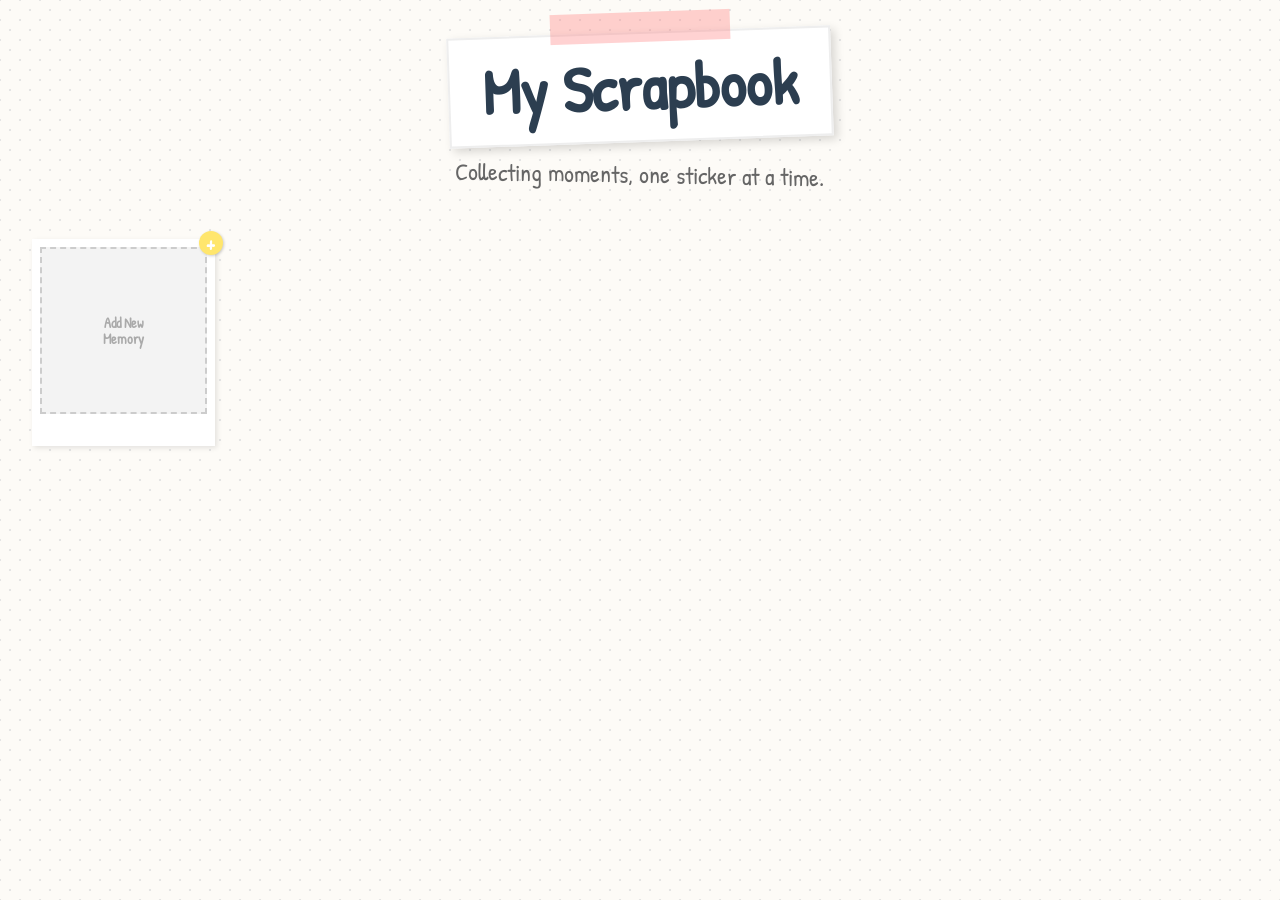
==== index.html @ 3c280b20 "Added hover" ====
<!DOCTYPE html>
<html lang="en">

<head>
    <meta charset="UTF-8">
    <meta name="viewport" content="width=device-width, initial-scale=1.0">
    <title>My Scrapbook</title>
    <link rel="stylesheet" href="style.css">
    <link href="https://fonts.googleapis.com/css2?family=Patrick+Hand&display=swap" rel="stylesheet">
    <!-- Lucide Icons -->
    <script src="https://unpkg.com/lucide@latest"></script>
    <!-- Supabase JS -->
    <script src="https://cdn.jsdelivr.net/npm/@supabase/supabase-js@2"></script>
</head>

<body>
    <div class="container">
        <header>
            <h1 class="title">My Scrapbook</h1>
            <div class="tape-decor"></div>
            <p class="subtitle">Collecting moments, one sticker at a time.</p>
        </header>

        <main id="memory-grid">
            <!-- Add Button Card -->
            <div id="add-card" class="polaroid add-card">
                <div class="photo-frame dashed">
                    <i data-lucide="camera" class="camera-icon"></i>
                    <span class="add-text">Add New<br>Memory</span>
                </div>
                <div class="pin"></div>
            </div>

            <!-- Memories will be injected here -->
        </main>

        <!-- Image Modal for Large View -->
        <div id="image-modal" class="modal hidden">
            <div class="image-modal-content">
                <button id="close-image-modal" class="close-btn"><i data-lucide="x"></i></button>
                <img id="modal-image" src="" alt="Large view">
            </div>
        </div>

        <!-- Memory Form Modal -->
        <div id="modal" class="modal hidden">
            <div class="modal-content sticker">
                <button id="close-modal" class="close-btn"><i data-lucide="x"></i></button>
                <h2>New Memory</h2>
                <div class="tape-top"></div>

                <form id="memory-form">
                    <div class="form-group">
                        <label><i data-lucide="type"></i> Caption</label>
                        <textarea id="caption" placeholder="Write something memorable..." required></textarea>
                    </div>

                    <div class="form-group">
                        <label><i data-lucide="calendar"></i> Date (Optional)</label>
                        <input type="date" id="memory-date">
                    </div>

                    <div class="form-group">
                        <label><i data-lucide="image"></i> Image</label>
                        <div class="tab-group">
                            <button type="button" class="tab active" data-mode="upload">Upload File</button>
                            <button type="button" class="tab" data-mode="url">Image URL</button>
                        </div>

                        <div id="upload-input-container" class="input-container">
                            <div class="file-drop-area" id="file-drop-area">
                                <i data-lucide="upload"></i>
                                <span id="file-label">Click to Upload Photo</span>
                                <input type="file" id="file-input" accept="image/*" hidden>
                            </div>
                        </div>

                        <div id="url-input-container" class="input-container hidden">
                            <input type="text" id="url-input" placeholder="https://example.com/photo.jpg">
                        </div>
                    </div>

                    <button type="submit" class="submit-btn">Stick it!</button>
                </form>
            </div>
        </div>

        <!-- Notepad Sidebar -->
        <div id="notepad-sidebar" class="notepad-sidebar hidden">
            <div class="notepad-sidebar-header">
                <h2>Notes</h2>
                <button id="close-notepad" class="close-btn"><i data-lucide="x"></i></button>
            </div>
            <textarea id="notepad-text" placeholder="Your notes will appear here..." readonly></textarea>
            <div class="notepad-input-area">
                <input type="text" id="new-note-input" placeholder="Add a new entry...">
                <button id="save-notes-btn" class="save-notes-btn">Add</button>
            </div>
        </div>

        <!-- Notepad Icon (Fixed at bottom-right) -->
        <div id="notepad-icon" class="notepad-icon">
            <i data-lucide="pencil"></i>
        </div>
    </div>
    <script src="script.js?v=2"></script>
</body>

</html>
---- style.css ----
@import url('https://fonts.googleapis.com/css2?family=Patrick+Hand&display=swap');

:root {
    --paper-bg: #fdfbf7;
    --ink-color: #2d2d2d;
    --tape-red: #ff6b6b;
    --tape-teal: #4ecdc4;
    --tape-yellow: #ffe66d;
    --brown-text: #5d4037;
    --font-hand: 'Patrick Hand', cursive;
    --shadow-sm: 2px 2px 5px rgba(0, 0, 0, 0.1);
    --shadow-md: 4px 4px 10px rgba(0, 0, 0, 0.15);
}

* {
    box-sizing: border-box;
    margin: 0;
    padding: 0;
}

body {
    font-family: var(--font-hand);
    background-color: var(--paper-bg);
    background-image:
        radial-gradient(#e5e5e5 1px, transparent 1px),
        radial-gradient(#e5e5e5 1px, transparent 1px);
    background-size: 20px 20px;
    background-position: 0 0, 10px 10px;
    color: var(--ink-color);
    line-height: 1.4;
    min-height: 100vh;
    padding: 2rem;
}

/* Typography */
.title {
    font-size: 4rem;
    transform: rotate(-2deg);
    background: white;
    padding: 0.5rem 2rem;
    border: 2px solid #eee;
    box-shadow: var(--shadow-md);
    display: inline-block;
    color: #2c3e50;
    transition: transform 0.3s;
}

.title:hover {
    transform: scale(1.05) rotate(-2deg);
}

.subtitle {
    font-size: 1.5rem;
    color: #666;
    margin-top: 1rem;
    transform: rotate(1deg);
}

header {
    text-align: center;
    margin-bottom: 3rem;
    position: relative;
}

.tape-decor {
    position: absolute;
    top: -20px;
    left: 50%;
    transform: translateX(-50%) rotate(-2deg);
    width: 180px;
    height: 30px;
    background: rgba(255, 107, 107, 0.3);
    filter: blur(0.5px);
}

/* Grid Layout - 6 Columns Logic */
.container {
    max-width: 1400px;
    /* Wider container for 6 items */
    margin: 0 auto;
}

#memory-grid {
    display: grid;
    grid-template-columns: repeat(2, 1fr);
    /* Mobile: 2 cols */
    gap: 1.5rem;
    padding-bottom: 5rem;
}

@media (min-width: 768px) {
    #memory-grid {
        grid-template-columns: repeat(4, 1fr);
        /* Tablet: 4 cols */
    }
}

@media (min-width: 1200px) {
    #memory-grid {
        grid-template-columns: repeat(6, 1fr);
        /* Desktop: 6 cols */
    }
}

/* Polaroid / Sticker Styles */
.polaroid {
    background: white;
    padding: 0.5rem 0.5rem 1.5rem 0.5rem;
    /* Reduced padding */
    box-shadow: var(--shadow-sm);
    display: flex;
    flex-direction: column;
    transition: transform 0.3s, z-index 0s;
    cursor: default;
    position: relative;
    height: fit-content;
}

.polaroid:hover {
    transform: scale(1.05) !important;
    /* Override random rotation on hover */
    z-index: 10;
    box-shadow: var(--shadow-md);
}

.photo-frame {
    background: #f3f3f3;
    width: 100%;
    aspect-ratio: 1/1;
    overflow: hidden;
    border: 1px solid #ddd;
    margin-bottom: 0.5rem;
}

.photo-frame img {
    width: 100%;
    height: 100%;
    object-fit: cover;
    transition: transform 0.3s ease;
    cursor: pointer;
}

.photo-frame img:hover {
    transform: scale(1.15);
}

.photo-frame.dashed {
    border: 2px dashed #ccc;
    display: flex;
    flex-direction: column;
    align-items: center;
    justify-content: center;
    color: #aaa;
    cursor: pointer;
    transition: color 0.3s, border-color 0.3s;
}

.add-card:hover .photo-frame.dashed {
    border-color: var(--tape-teal);
    color: var(--tape-teal);
}

.caption {
    font-family: var(--font-hand);
    font-size: 0.9rem;
    /* Smaller font */
    text-align: center;
    word-wrap: break-word;
    line-height: 1.2;
}

.memory-content {
    display: flex;
    flex-direction: column;
}

.memory-date {
    font-family: var(--font-hand);
    font-size: 0.75rem;
    text-align: center;
    color: #999;
    font-style: italic;
    margin-bottom: 0.1rem;
}

.add-text {
    font-family: var(--font-hand);
    font-weight: bold;
    font-size: 0.9rem;
    text-align: center;
    line-height: 1.1;
}

/* Pin / Delete Button */
.delete-btn {
    position: absolute;
    top: -8px;
    right: -8px;
    background: #ff5252;
    color: white;
    border: none;
    border-radius: 50%;
    width: 20px;
    height: 20px;
    display: flex;
    align-items: center;
    justify-content: center;
    opacity: 0;
    transition: opacity 0.2s;
    cursor: pointer;
}

.polaroid:hover .delete-btn {
    opacity: 1;
}

/* Add Card Pin Decor */
.pin {
    position: absolute;
    top: -8px;
    right: -8px;
    width: 24px;
    height: 24px;
    background: var(--tape-yellow);
    border-radius: 50%;
    box-shadow: 1px 1px 3px rgba(0, 0, 0, 0.2);
    display: flex;
    align-items: center;
    justify-content: center;
    font-size: 1.2rem;
    color: white;
    font-weight: bold;
}

.pin::after {
    content: '+';
}

/* Modal Styling */
.hidden {
    display: none !important;
}

.modal {
    position: fixed;
    inset: 0;
    background: rgba(0, 0, 0, 0.5);
    z-index: 100;
    display: flex;
    align-items: center;
    justify-content: center;
    padding: 1rem;
}

.modal-content.sticker {
    background: #fff9c4;
    /* Sticky note yellow */
    width: 100%;
    max-width: 400px;
    padding: 1.5rem;
    box-shadow: var(--shadow-md);
    position: relative;
    transform: rotate(1deg);
    border-radius: 2px;
}

.tape-top {
    position: absolute;
    top: -12px;
    left: 50%;
    transform: translateX(-50%) rotate(1deg);
    width: 120px;
    height: 24px;
    background: rgba(78, 205, 196, 0.8);
    /* Teal tape */
}

.modal h2 {
    text-align: center;
    color: var(--brown-text);
    border-bottom: 2px solid #e6e0a8;
    padding-bottom: 0.5rem;
    margin-bottom: 1rem;
}

.form-group {
    margin-bottom: 1rem;
}

.form-group label {
    display: flex;
    align-items: center;
    gap: 0.5rem;
    font-weight: bold;
    color: var(--brown-text);
    margin-bottom: 0.25rem;
}

textarea,
input[type="text"] {
    width: 100%;
    font-family: var(--font-hand);
    padding: 0.5rem;
    border: 1px solid #ccccccde;
    border-radius: 4px;
    background: rgba(255, 255, 255, 0.7);
}

textarea {
    height: 80px;
    resize: none;
}

.tab-group {
    display: flex;
    gap: 0.5rem;
    margin-bottom: 0.5rem;
}

.tab {
    flex: 1;
    padding: 0.25rem;
    font-family: var(--font-hand);
    font-weight: bold;
    cursor: pointer;
    background: #eee;
    border: none;
    border-radius: 4px;
}

.tab.active {
    background: var(--brown-text);
    color: white;
}

.file-drop-area {
    border: 2px dashed #999;
    background: rgba(255, 255, 255, 0.4);
    padding: 1rem;
    text-align: center;
    cursor: pointer;
    display: flex;
    flex-direction: column;
    align-items: center;
    gap: 0.5rem;
    color: #666;
    border-radius: 4px;
}

.file-drop-area:hover {
    background: rgba(255, 255, 255, 0.8);
    border-color: var(--brown-text);
}

.submit-btn {
    width: 100%;
    background: var(--tape-red);
    color: white;
    font-family: var(--font-hand);
    font-weight: bold;
    font-size: 1.2rem;
    padding: 0.5rem;
    border: none;
    box-shadow: var(--shadow-sm);
    cursor: pointer;
    transition: transform 0.2s;
}

.submit-btn:hover {
    transform: translateY(-2px);
    background: #ff5252;
}

.save-notes-btn {
    background: var(--tape-teal);
    color: white;
    font-family: var(--font-hand);
    font-weight: bold;
    font-size: 1.2rem;
    padding: 0.5rem;
    border: none;
    box-shadow: var(--shadow-sm);
    cursor: pointer;
    transition: transform 0.2s;
}

.save-notes-btn:hover {
    transform: translateY(-2px);
    background: #36b5ad;
}

.close-btn {
    position: absolute;
    top: 0.5rem;
    right: 0.5rem;
    background: none;
    border: none;
    cursor: pointer;
    color: #666;
}

/* Image Modal Styles */
.image-modal-content {
    background: rgba(50, 50, 50, 0.9);
    padding: 2rem;
    border-radius: 8px;
    max-width: 90vw;
    max-height: 90vh;
    display: flex;
    align-items: center;
    justify-content: center;
    position: relative;
}

.image-modal-content img {
    max-width: 90%;
    max-height: 80vh;
    object-fit: contain;
    border-radius: 8px;
}

.image-modal-content .close-btn {
    position: absolute;
    top: 1rem;
    right: 1rem;
    color: white;
    z-index: 101;
}

/* Notepad Sidebar Styles */
.notepad-sidebar {
    position: fixed;
    right: 0;
    top: 0;
    width: 300px;
    height: 100vh;
    background: #fff34fa9;
    box-shadow: -2px 0 10px rgba(0, 0, 0, 0.15);
    z-index: 99;
    display: flex;
    flex-direction: column;
    transition: transform 0.3s ease;
}

.notepad-sidebar.hidden {
    transform: translateX(100%);
}

.notepad-sidebar-header {
    display: flex;
    justify-content: space-between;
    align-items: center;
    padding: 1rem;
    border-bottom: 2px solid #e6e0a8;
}

.notepad-sidebar-header h2 {
    color: var(--brown-text);
    margin: 0;
}

.notepad-sidebar-header .close-btn {
    position: static;
    background: none;
    border: none;
    cursor: pointer;
    color: #666;
    padding: 0;
}

.notepad-sidebar textarea {
    flex: 1;
    margin: 1rem;
    font-family: var(--font-hand);
    padding: 0.5rem;
    border: 1px solid #ccc;
    border-radius: 4px;
    background: rgba(255, 255, 255, 0.9);
    resize: none;
}

.notepad-sidebar .notepad-input-area {
    display: flex;
    gap: 0.5rem;
    padding: 0 1rem 1rem 1rem;
}

.notepad-sidebar .notepad-input-area input {
    flex: 1;
    font-family: var(--font-hand);
    padding: 0.5rem;
    border: 1px solid #ccc;
    border-radius: 4px;
    background: rgba(255, 255, 255, 0.9);
}

.notepad-sidebar .notepad-input-area .save-notes-btn {
    width: auto;
    flex: 0.2;
    font-size: 0.9rem;
    padding: 0.2rem;
}

/* Notepad Icon - Fixed at Bottom Right */
.notepad-icon {
    position: fixed;
    bottom: 0.5rem;
    right: 0.5rem;
    width: 15px;
    height: 10px;
    background: var(--paper-bg);
    border-radius: 50%;
    display: flex;
    align-items: center;
    justify-content: center;
    cursor: pointer;
    box-shadow: 0 2px 8px rgba(254, 253, 253, 0);
    transition: transform 0.3s, box-shadow 0.3s;
    z-index: 50;
    /* border: 2px solid #ddd; */
}

.notepad-icon:hover {
    transform: scale(1.1);
    box-shadow: 0 4px 12px rgba(0, 0, 0, 0.15);
}

.notepad-icon i {
    color: #666;
    font-size: 1.2rem;
}
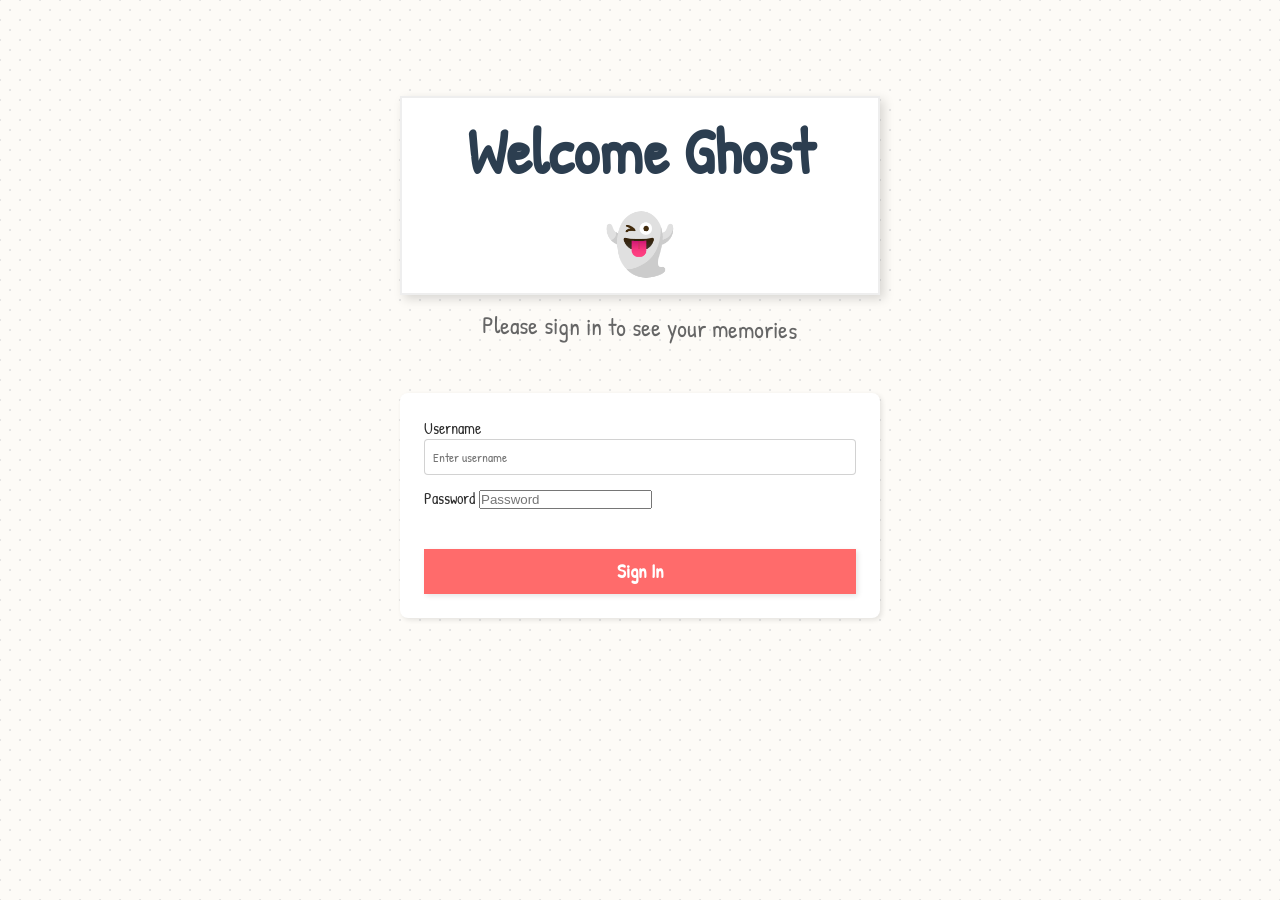
==== commit 66354eae: "Added video upload" ====
--- a/index.html
+++ b/index.html
@@ -1,109 +1,37 @@
 <!DOCTYPE html>
 <html lang="en">
-
 <head>
-    <meta charset="UTF-8">
-    <meta name="viewport" content="width=device-width, initial-scale=1.0">
-    <title>My Scrapbook</title>
+    <meta charset="utf-8">
+    <meta name="viewport" content="width=device-width, initial-scale=1">
+    <title>Sign In — Scrapbook</title>
     <link rel="stylesheet" href="style.css">
-    <link href="https://fonts.googleapis.com/css2?family=Patrick+Hand&display=swap" rel="stylesheet">
-    <!-- Lucide Icons -->
-    <script src="https://unpkg.com/lucide@latest"></script>
-    <!-- Supabase JS -->
-    <script src="https://cdn.jsdelivr.net/npm/@supabase/supabase-js@2"></script>
 </head>
-
 <body>
-    <div class="container">
+    <div class="container" style="max-width:480px; margin:4rem auto; text-align:center;">
         <header>
-            <h1 class="title">My Scrapbook</h1>
-            <div class="tape-decor"></div>
-            <p class="subtitle">Collecting moments, one sticker at a time.</p>
+            <h1 class="title" style="transform: none; display:block;">Welcome Ghost <span style="font-size:0.9em">👻</span></h1>
+            <p class="subtitle">Please sign in to see your memories</p>
         </header>
 
-        <main id="memory-grid">
-            <!-- Add Button Card -->
-            <div id="add-card" class="polaroid add-card">
-                <div class="photo-frame dashed">
-                    <i data-lucide="camera" class="camera-icon"></i>
-                    <span class="add-text">Add New<br>Memory</span>
+        <main>
+            <form id="login-form" style="margin-top:2rem; background:white; padding:1.5rem; border-radius:8px; box-shadow:var(--shadow-sm);">
+                <div style="text-align:left; margin-bottom:0.75rem;">
+                    <label for="username">Username</label>
+                    <input id="username" name="username" type="text" placeholder="Enter username" required>
                 </div>
-                <div class="pin"></div>
-            </div>
+                <div style="text-align:left; margin-bottom:0.75rem;">
+                    <label for="password">Password</label>
+                    <input id="password" name="password" type="password" placeholder="Password" required>
+                </div>
 
-            <!-- Memories will be injected here -->
+                <div id="login-msg" style="color:#b00020; min-height:1.2rem; text-align:left; margin-bottom:0.5rem;"></div>
+
+                <button type="submit" class="submit-btn" style="padding:0.6rem 1rem;">Sign In</button>
+            </form>
+
         </main>
+    </div>
 
-        <!-- Image Modal for Large View -->
-        <div id="image-modal" class="modal hidden">
-            <div class="image-modal-content">
-                <button id="close-image-modal" class="close-btn"><i data-lucide="x"></i></button>
-                <img id="modal-image" src="" alt="Large view">
-            </div>
-        </div>
-
-        <!-- Memory Form Modal -->
-        <div id="modal" class="modal hidden">
-            <div class="modal-content sticker">
-                <button id="close-modal" class="close-btn"><i data-lucide="x"></i></button>
-                <h2>New Memory</h2>
-                <div class="tape-top"></div>
-
-                <form id="memory-form">
-                    <div class="form-group">
-                        <label><i data-lucide="type"></i> Caption</label>
-                        <textarea id="caption" placeholder="Write something memorable..." required></textarea>
-                    </div>
-
-                    <div class="form-group">
-                        <label><i data-lucide="calendar"></i> Date (Optional)</label>
-                        <input type="date" id="memory-date">
-                    </div>
-
-                    <div class="form-group">
-                        <label><i data-lucide="image"></i> Image</label>
-                        <div class="tab-group">
-                            <button type="button" class="tab active" data-mode="upload">Upload File</button>
-                            <button type="button" class="tab" data-mode="url">Image URL</button>
-                        </div>
-
-                        <div id="upload-input-container" class="input-container">
-                            <div class="file-drop-area" id="file-drop-area">
-                                <i data-lucide="upload"></i>
-                                <span id="file-label">Click to Upload Photo</span>
-                                <input type="file" id="file-input" accept="image/*" hidden>
-                            </div>
-                        </div>
-
-                        <div id="url-input-container" class="input-container hidden">
-                            <input type="text" id="url-input" placeholder="https://example.com/photo.jpg">
-                        </div>
-                    </div>
-
-                    <button type="submit" class="submit-btn">Stick it!</button>
-                </form>
-            </div>
-        </div>
-
-        <!-- Notepad Sidebar -->
-        <div id="notepad-sidebar" class="notepad-sidebar hidden">
-            <div class="notepad-sidebar-header">
-                <h2>Notes</h2>
-                <button id="close-notepad" class="close-btn"><i data-lucide="x"></i></button>
-            </div>
-            <textarea id="notepad-text" placeholder="Your notes will appear here..." readonly></textarea>
-            <div class="notepad-input-area">
-                <input type="text" id="new-note-input" placeholder="Add a new entry...">
-                <button id="save-notes-btn" class="save-notes-btn">Add</button>
-            </div>
-        </div>
-
-        <!-- Notepad Icon (Fixed at bottom-right) -->
-        <div id="notepad-icon" class="notepad-icon">
-            <i data-lucide="pencil"></i>
-        </div>
-    </div>
-    <script src="script.js?v=2"></script>
+    <script src="login.js"></script>
 </body>
-
 </html>
--- a/style.css
+++ b/style.css
@@ -29,15 +29,21 @@
     color: var(--ink-color);
     line-height: 1.4;
     min-height: 100vh;
-    padding: 2rem;
+    padding: 1rem;
+}
+
+@media (min-width: 768px) {
+    body {
+        padding: 2rem;
+    }
 }
 
 /* Typography */
 .title {
-    font-size: 4rem;
+    font-size: 2rem;
     transform: rotate(-2deg);
     background: white;
-    padding: 0.5rem 2rem;
+    padding: 0.25rem 1rem;
     border: 2px solid #eee;
     box-shadow: var(--shadow-md);
     display: inline-block;
@@ -45,21 +51,41 @@
     transition: transform 0.3s;
 }
 
+@media (min-width: 768px) {
+    .title {
+        font-size: 4rem;
+        padding: 0.5rem 2rem;
+    }
+}
+
 .title:hover {
     transform: scale(1.05) rotate(-2deg);
 }
 
 .subtitle {
-    font-size: 1.5rem;
+    font-size: 0.9rem;
     color: #666;
-    margin-top: 1rem;
+    margin-top: 0.5rem;
     transform: rotate(1deg);
+}
+
+@media (min-width: 768px) {
+    .subtitle {
+        font-size: 1.5rem;
+        margin-top: 1rem;
+    }
 }
 
 header {
     text-align: center;
-    margin-bottom: 3rem;
+    margin-bottom: 1.5rem;
     position: relative;
+}
+
+@media (min-width: 768px) {
+    header {
+        margin-bottom: 3rem;
+    }
 }
 
 .tape-decor {
@@ -76,29 +102,27 @@
 /* Grid Layout - 6 Columns Logic */
 .container {
     max-width: 1400px;
-    /* Wider container for 6 items */
     margin: 0 auto;
 }
 
 #memory-grid {
     display: grid;
     grid-template-columns: repeat(2, 1fr);
-    /* Mobile: 2 cols */
-    gap: 1.5rem;
-    padding-bottom: 5rem;
+    gap: 1rem;
+    padding-bottom: 2rem;
 }
 
 @media (min-width: 768px) {
     #memory-grid {
         grid-template-columns: repeat(4, 1fr);
-        /* Tablet: 4 cols */
+        gap: 1.5rem;
+        padding-bottom: 5rem;
     }
 }
 
 @media (min-width: 1200px) {
     #memory-grid {
         grid-template-columns: repeat(6, 1fr);
-        /* Desktop: 6 cols */
     }
 }
 
@@ -106,7 +130,6 @@
 .polaroid {
     background: white;
     padding: 0.5rem 0.5rem 1.5rem 0.5rem;
-    /* Reduced padding */
     box-shadow: var(--shadow-sm);
     display: flex;
     flex-direction: column;
@@ -118,7 +141,6 @@
 
 .polaroid:hover {
     transform: scale(1.05) !important;
-    /* Override random rotation on hover */
     z-index: 10;
     box-shadow: var(--shadow-md);
 }
@@ -163,7 +185,6 @@
 .caption {
     font-family: var(--font-hand);
     font-size: 0.9rem;
-    /* Smaller font */
     text-align: center;
     word-wrap: break-word;
     line-height: 1.2;
@@ -254,7 +275,6 @@
 
 .modal-content.sticker {
     background: #fff9c4;
-    /* Sticky note yellow */
     width: 100%;
     max-width: 400px;
     padding: 1.5rem;
@@ -272,7 +292,6 @@
     width: 120px;
     height: 24px;
     background: rgba(78, 205, 196, 0.8);
-    /* Teal tape */
 }
 
 .modal h2 {
@@ -293,7 +312,15 @@
     gap: 0.5rem;
     font-weight: bold;
     color: var(--brown-text);
-    margin-bottom: 0.25rem;
+    margin-bottom: 0.75rem;
+    font-size: 1rem;
+}
+
+.form-group label svg {
+    width: 20px;
+    height: 20px;
+    color: var(--tape-teal);
+    opacity: 0.8;
 }
 
 textarea,
@@ -314,42 +341,158 @@
 .tab-group {
     display: flex;
     gap: 0.5rem;
-    margin-bottom: 0.5rem;
+    margin-bottom: 0.75rem;
+    background: rgba(78, 205, 196, 0.05);
+    padding: 0.25rem;
+    border-radius: 6px;
 }
 
 .tab {
     flex: 1;
-    padding: 0.25rem;
+    padding: 0.5rem 0.75rem;
     font-family: var(--font-hand);
     font-weight: bold;
     cursor: pointer;
-    background: #eee;
+    background: transparent;
     border: none;
     border-radius: 4px;
+    color: var(--brown-text);
+    transition: all 0.3s ease;
+    font-size: 0.9rem;
+}
+
+.tab:hover {
+    background: rgba(78, 205, 196, 0.1);
 }
 
 .tab.active {
-    background: var(--brown-text);
+    background: var(--tape-teal);
     color: white;
+    box-shadow: 0 2px 6px rgba(78, 205, 196, 0.3);
+}
+
+.tab-media,
+.tab-video {
+    flex: 1;
+    padding: 0.5rem 0.75rem;
+    font-family: var(--font-hand);
+    font-weight: bold;
+    cursor: pointer;
+    background: transparent;
+    border: none;
+    border-radius: 4px;
+    color: var(--brown-text);
+    transition: all 0.3s ease;
+    font-size: 0.9rem;
+}
+
+.tab-media:hover,
+.tab-video:hover {
+    background: rgba(78, 205, 196, 0.1);
+}
+
+.tab-media.active,
+.tab-video.active {
+    background: var(--tape-teal);
+    color: white;
+    box-shadow: 0 2px 6px rgba(78, 205, 196, 0.3);
 }
 
 .file-drop-area {
-    border: 2px dashed #999;
-    background: rgba(255, 255, 255, 0.4);
-    padding: 1rem;
+    border: 2px dashed var(--tape-teal);
+    background: linear-gradient(135deg, rgba(78, 205, 196, 0.08) 0%, rgba(78, 205, 196, 0.04) 100%);
+    padding: 2rem 1rem;
     text-align: center;
     cursor: pointer;
     display: flex;
     flex-direction: column;
     align-items: center;
-    gap: 0.5rem;
-    color: #666;
-    border-radius: 4px;
+    gap: 0.75rem;
+    color: var(--brown-text);
+    border-radius: 8px;
+    transition: all 0.3s ease;
+    background-color: #fafaf8;
 }
 
 .file-drop-area:hover {
-    background: rgba(255, 255, 255, 0.8);
-    border-color: var(--brown-text);
+    background: linear-gradient(135deg, rgba(78, 205, 196, 0.15) 0%, rgba(78, 205, 196, 0.1) 100%);
+    border-color: var(--tape-teal);
+    box-shadow: 0 4px 12px rgba(78, 205, 196, 0.15);
+    transform: translateY(-2px);
+}
+
+.file-drop-area svg {
+    width: 36px;
+    height: 36px;
+    color: var(--tape-teal);
+    opacity: 0.7;
+    transition: opacity 0.3s ease;
+}
+
+.file-drop-area:hover svg {
+    opacity: 1;
+}
+
+#file-drop-area,
+#video-drop-area {
+    border: 2px dashed var(--tape-teal);
+    background: linear-gradient(135deg, rgba(78, 205, 196, 0.08) 0%, rgba(78, 205, 196, 0.04) 100%);
+    padding: 2rem 1rem;
+    text-align: center;
+    cursor: pointer;
+    display: flex;
+    flex-direction: column;
+    align-items: center;
+    gap: 0.75rem;
+    color: var(--brown-text);
+    border-radius: 8px;
+    transition: all 0.3s ease;
+    background-color: #fafaf8;
+}
+
+#file-drop-area:hover,
+#video-drop-area:hover {
+    background: linear-gradient(135deg, rgba(78, 205, 196, 0.15) 0%, rgba(78, 205, 196, 0.1) 100%);
+    border-color: var(--tape-teal);
+    box-shadow: 0 4px 12px rgba(78, 205, 196, 0.15);
+    transform: translateY(-2px);
+}
+
+#file-drop-area svg,
+#video-drop-area svg {
+    width: 36px;
+    height: 36px;
+    color: var(--tape-teal);
+    opacity: 0.7;
+    transition: opacity 0.3s ease;
+}
+
+#file-drop-area:hover svg,
+#video-drop-area:hover svg {
+    opacity: 1;
+}
+
+.input-container {
+    margin: 0.5rem 0;
+}
+
+.input-container.hidden {
+    display: none;
+}
+
+.input-container input[type="text"] {
+    width: 100%;
+    padding: 0.75rem;
+    border: 2px solid var(--tape-teal);
+    background: linear-gradient(135deg, rgba(78, 205, 196, 0.08) 0%, rgba(78, 205, 196, 0.04) 100%);
+    transition: all 0.3s ease;
+}
+
+.input-container input[type="text"]:focus {
+    outline: none;
+    border-color: var(--tape-teal);
+    box-shadow: 0 0 8px rgba(78, 205, 196, 0.3);
+    background: rgba(255, 255, 255, 0.9);
 }
 
 .submit-btn {
@@ -433,7 +576,8 @@
     right: 0;
     top: 0;
     width: 300px;
-    height: 100vh;
+    max-width: 100vw;
+    height: 100dvh;
     background: #fff34fa9;
     box-shadow: -2px 0 10px rgba(0, 0, 0, 0.15);
     z-index: 99;
@@ -452,11 +596,13 @@
     align-items: center;
     padding: 1rem;
     border-bottom: 2px solid #e6e0a8;
+    flex-shrink: 0;
 }
 
 .notepad-sidebar-header h2 {
     color: var(--brown-text);
     margin: 0;
+    font-size: 1.2rem;
 }
 
 .notepad-sidebar-header .close-btn {
@@ -468,37 +614,94 @@
     padding: 0;
 }
 
-.notepad-sidebar textarea {
+.notes-list {
     flex: 1;
-    margin: 1rem;
+    overflow-y: auto;
+    padding: 1rem;
+    display: flex;
+    flex-direction: column;
+    gap: 0.5rem;
+    font-family: var(--font-hand);
+    font-size: 0.95rem;
+}
+
+.note-entry {
+    position: relative;
+    padding: 0.25rem 1rem 0.5rem 0.5rem;
+    background: rgba(255, 255, 255, 0.5);
+    border-left: 3px solid var(--tape-teal);
+    border-radius: 5px;
+    word-wrap: break-word;
+    line-height: 1.4;
+    color: var(--ink-color);
+    transition: background 0.2s;
+}
+
+.note-entry:hover {
+    background: rgba(255, 255, 255, 0.8);
+}
+
+.note-entry:hover .note-delete-btn {
+    opacity: 1;
+}
+
+.note-delete-btn {
+    position: absolute;
+    right: 0.25rem;
+    bottom: 0.25rem;
+    transform: translateY(-50%);
+    color: rgb(54, 53, 53);
+    border: none;
+    border-radius: 30%;
+    width: 15px;
+    height: 15px;
+    display: flex;
+    align-items: center;
+    justify-content: center;
+    cursor: pointer;
+    opacity: 0;
+    font-size: 0.8rem;
+    line-height: 1;
+    transition: opacity 0.2s, background 0.2s;
+}
+
+.note-delete-btn:hover {
+    transform: translateY(-30%) scale(1.15);
+}
+
+.notepad-sidebar .notepad-input-area {
+    display: flex;
+    flex-direction: column;
+    gap: 0;
+    padding: 0.75rem;
+    padding-bottom: max(0.75rem, env(safe-area-inset-bottom));
+    border-top: 2px solid #e6e0a8;
+    background: rgba(255, 243, 79, 0.3);
+    flex-shrink: 0;
+}
+
+.notepad-sidebar .notepad-input-area input {
+    flex: 1;
     font-family: var(--font-hand);
     padding: 0.5rem;
     border: 1px solid #ccc;
     border-radius: 4px;
     background: rgba(255, 255, 255, 0.9);
-    resize: none;
-}
-
-.notepad-sidebar .notepad-input-area {
-    display: flex;
-    gap: 0.5rem;
-    padding: 0 1rem 1rem 1rem;
-}
-
-.notepad-sidebar .notepad-input-area input {
+    font-size: 0.95rem;
+}
+
+.notepad-sidebar .notepad-input-area input:focus {
+    outline: none;
+    border-color: var(--tape-teal);
+    box-shadow: 0 0 4px rgba(78, 205, 196, 0.3);
+}
+
+.notepad-sidebar .notepad-input-area .save-notes-btn {
+    width: 100%;
     flex: 1;
-    font-family: var(--font-hand);
-    padding: 0.5rem;
-    border: 1px solid #ccc;
-    border-radius: 4px;
-    background: rgba(255, 255, 255, 0.9);
-}
-
-.notepad-sidebar .notepad-input-area .save-notes-btn {
-    width: auto;
-    flex: 0.2;
-    font-size: 0.9rem;
-    padding: 0.2rem;
+    font-size: 0.85rem;
+    padding: 0.5rem 0.75rem;
+    margin-top: 0.5rem;
 }
 
 /* Notepad Icon - Fixed at Bottom Right */
@@ -517,7 +720,6 @@
     box-shadow: 0 2px 8px rgba(254, 253, 253, 0);
     transition: transform 0.3s, box-shadow 0.3s;
     z-index: 50;
-    /* border: 2px solid #ddd; */
 }
 
 .notepad-icon:hover {
@@ -528,4 +730,153 @@
 .notepad-icon i {
     color: #666;
     font-size: 1.2rem;
+}
+
+/* Mobile Responsive */
+@media (max-width: 480px) {
+    .notepad-sidebar {
+        width: 100%;
+        height: 100dvh;
+    }
+    
+    .notepad-sidebar-header {
+        padding: 0.75rem;
+    }
+    
+    .notepad-sidebar-header h2 {
+        font-size: 1rem;
+    }
+    
+    .notes-list {
+        padding: 0.75rem;
+        gap: 0.5rem;
+    }
+    
+    .note-entry {
+        font-size: 0.85rem;
+        padding: 0.25rem 1.5rem 0.25rem 0.5rem;
+    }
+    
+    .notepad-sidebar .notepad-input-area input {
+        font-size: 0.9rem;
+    }
+    
+    .notepad-icon {
+        bottom: 1rem;
+        right: 1rem;
+    }
+}
+/* Voice Recording Styles */
+.voice-record-btn {
+    padding: 0.5rem 0.6rem;
+    background: white;
+    border: 1px solid #e0e0e0;
+    border-radius: 4px;
+    cursor: pointer;
+    display: flex;
+    align-items: center;
+    justify-content: center;
+    transition: all 0.2s;
+    box-shadow: var(--shadow-sm);
+}
+
+.voice-record-btn:hover {
+    background: #f5f5f5;
+    border-color: #ccc;
+}
+
+.voice-record-btn svg {
+    width: 20px;
+    height: 20px;
+    color: #666;
+}
+
+.voice-recording-indicator {
+    display: flex;
+    align-items: center;
+    gap: 0.5rem;
+    padding: 0.5rem;
+    background: #ffebee;
+    border-radius: 4px;
+    font-size: 0.85rem;
+    color: #c62828;
+    margin-bottom: 0.5rem;
+}
+
+.voice-recording-indicator.hidden {
+    display: none;
+}
+
+.recording-dot {
+    display: inline-block;
+    width: 8px;
+    height: 8px;
+    background: #c62828;
+    border-radius: 50%;
+    animation: pulse 1s infinite;
+}
+
+@keyframes pulse {
+    0%, 100% {
+        opacity: 1;
+    }
+    50% {
+        opacity: 0.5;
+    }
+}
+
+.voice-playback-area {
+    margin-bottom: 0.5rem;
+}
+
+.voice-playback-area.hidden {
+    display: none;
+}
+
+.voice-playback-area audio {
+    width: 100%;
+    margin-bottom: 0.5rem;
+    height: 30px;
+}
+
+.discard-voice-btn {
+    background: #ffcdd2;
+    color: #c62828;
+    border: 1px solid #ef9a9a;
+    padding: 0.4rem 0.8rem;
+    border-radius: 4px;
+    cursor: pointer;
+    font-size: 0.85rem;
+    transition: all 0.2s;
+}
+
+.discard-voice-btn:hover {
+    background: #ffb3ba;
+    border-color: #e57373;
+}
+
+.voice-disabled-text.hidden {
+    display: none;
+}
+
+/* Video styles for memory cards */
+.memory-video {
+    cursor: pointer;
+    width: 100%;
+    height: 100%;
+    object-fit: cover;
+    border-radius: 4px;
+}
+
+.memory-video:hover {
+    opacity: 0.9;
+}
+
+/* Media Section Styles */
+.media-section {
+    padding: 0.5rem 0;
+}
+
+.media-section.hidden {
+    display: none;
 }
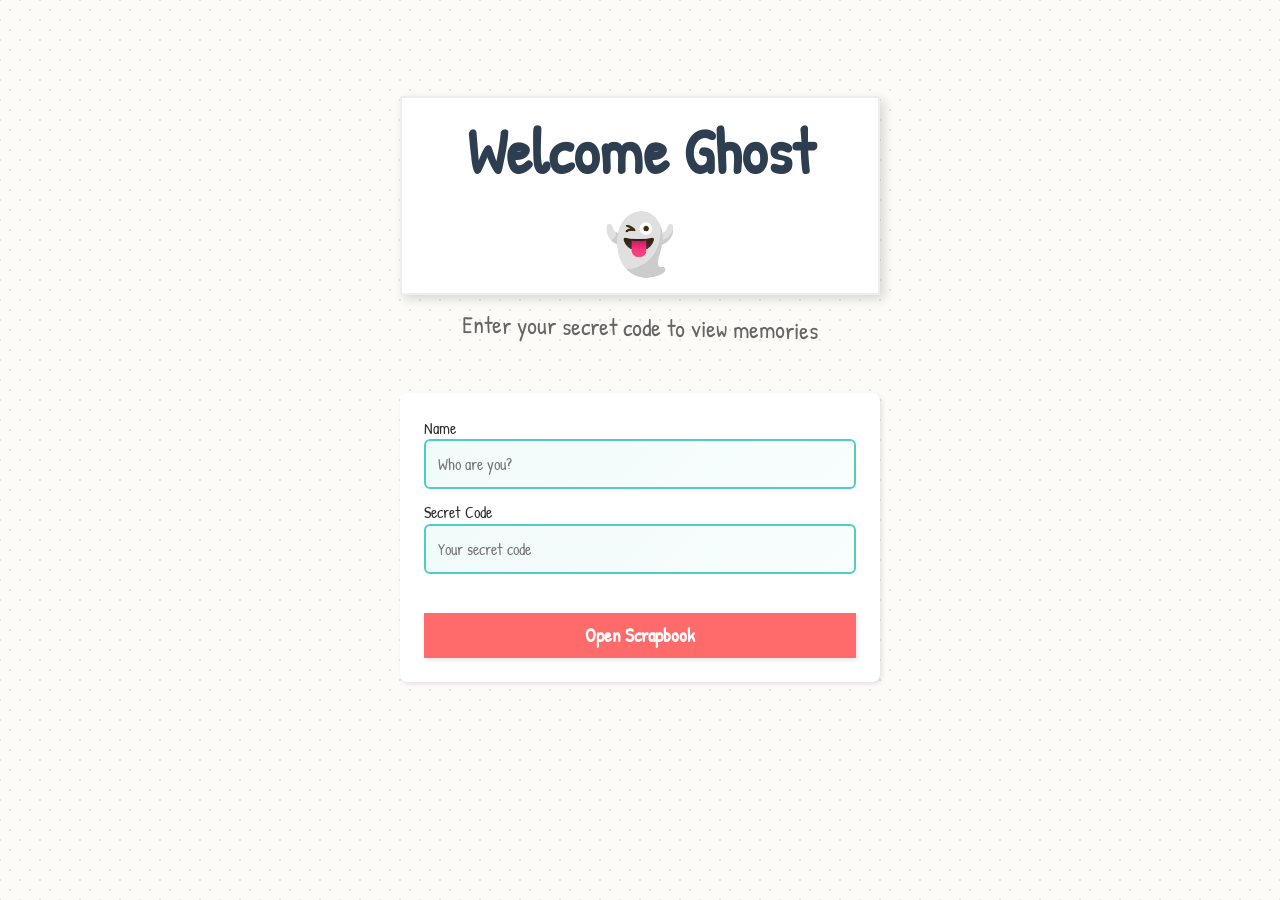
==== commit 210f7422: "Troubleshooting Build Not Opening Due to Dangerous Site Blocker (69a65f17a8b6fcc462c6242c)" ====
--- a/index.html
+++ b/index.html
@@ -3,30 +3,30 @@
 <head>
     <meta charset="utf-8">
     <meta name="viewport" content="width=device-width, initial-scale=1">
-    <title>Sign In — Scrapbook</title>
+    <title>Scrapbook Access</title>
     <link rel="stylesheet" href="style.css">
 </head>
 <body>
     <div class="container" style="max-width:480px; margin:4rem auto; text-align:center;">
         <header>
             <h1 class="title" style="transform: none; display:block;">Welcome Ghost <span style="font-size:0.9em">👻</span></h1>
-            <p class="subtitle">Please sign in to see your memories</p>
+            <p class="subtitle">Enter your secret code to view memories</p>
         </header>
 
         <main>
             <form id="login-form" style="margin-top:2rem; background:white; padding:1.5rem; border-radius:8px; box-shadow:var(--shadow-sm);">
                 <div style="text-align:left; margin-bottom:0.75rem;">
-                    <label for="username">Username</label>
-                    <input id="username" name="username" type="text" placeholder="Enter username" required>
+                    <label for="username">Name</label>
+                    <input id="username" name="username" type="text" placeholder="Who are you?" required>
                 </div>
                 <div style="text-align:left; margin-bottom:0.75rem;">
-                    <label for="password">Password</label>
-                    <input id="password" name="password" type="password" placeholder="Password" required>
+                    <label for="password">Secret Code</label>
+                    <input id="password" name="password" type="password" placeholder="Your secret code" required>
                 </div>
 
                 <div id="login-msg" style="color:#b00020; min-height:1.2rem; text-align:left; margin-bottom:0.5rem;"></div>
 
-                <button type="submit" class="submit-btn" style="padding:0.6rem 1rem;">Sign In</button>
+                <button type="submit" class="submit-btn" style="padding:0.6rem 1rem;">Open Scrapbook</button>
             </form>
 
         </main>
--- a/style.css
+++ b/style.css
@@ -324,13 +324,25 @@
 }
 
 textarea,
-input[type="text"] {
+input[type="text"],
+input[type="password"] {
     width: 100%;
     font-family: var(--font-hand);
-    padding: 0.5rem;
-    border: 1px solid #ccccccde;
-    border-radius: 4px;
-    background: rgba(255, 255, 255, 0.7);
+    padding: 0.75rem;
+    border: 2px solid var(--tape-teal);
+    border-radius: 6px;
+    background: linear-gradient(135deg, rgba(78, 205, 196, 0.08) 0%, rgba(78, 205, 196, 0.04) 100%);
+    font-size: 1rem;
+    transition: all 0.3s ease;
+}
+
+textarea:focus,
+input[type="text"]:focus,
+input[type="password"]:focus {
+    outline: none;
+    border-color: var(--tape-teal);
+    box-shadow: 0 0 8px rgba(78, 205, 196, 0.3);
+    background: rgba(255, 255, 255, 0.9);
 }
 
 textarea {
@@ -563,6 +575,37 @@
 }
 
 .image-modal-content .close-btn {
+    position: absolute;
+    top: 1rem;
+    right: 1rem;
+    color: white;
+    z-index: 101;
+}
+
+/* Video Modal Styles */
+.video-modal-content {
+    background: rgba(50, 50, 50, 0.9);
+    padding: 2rem;
+    border-radius: 8px;
+    max-width: 90vw;
+    max-height: 90vh;
+    display: flex;
+    align-items: center;
+    justify-content: center;
+    position: relative;
+    overflow: auto;
+}
+
+.video-modal-content video {
+    max-width: 100%;
+    max-height: 100%;
+    width: auto;
+    height: auto;
+    object-fit: contain;
+    border-radius: 8px;
+}
+
+.video-modal-content .close-btn {
     position: absolute;
     top: 1rem;
     right: 1rem;
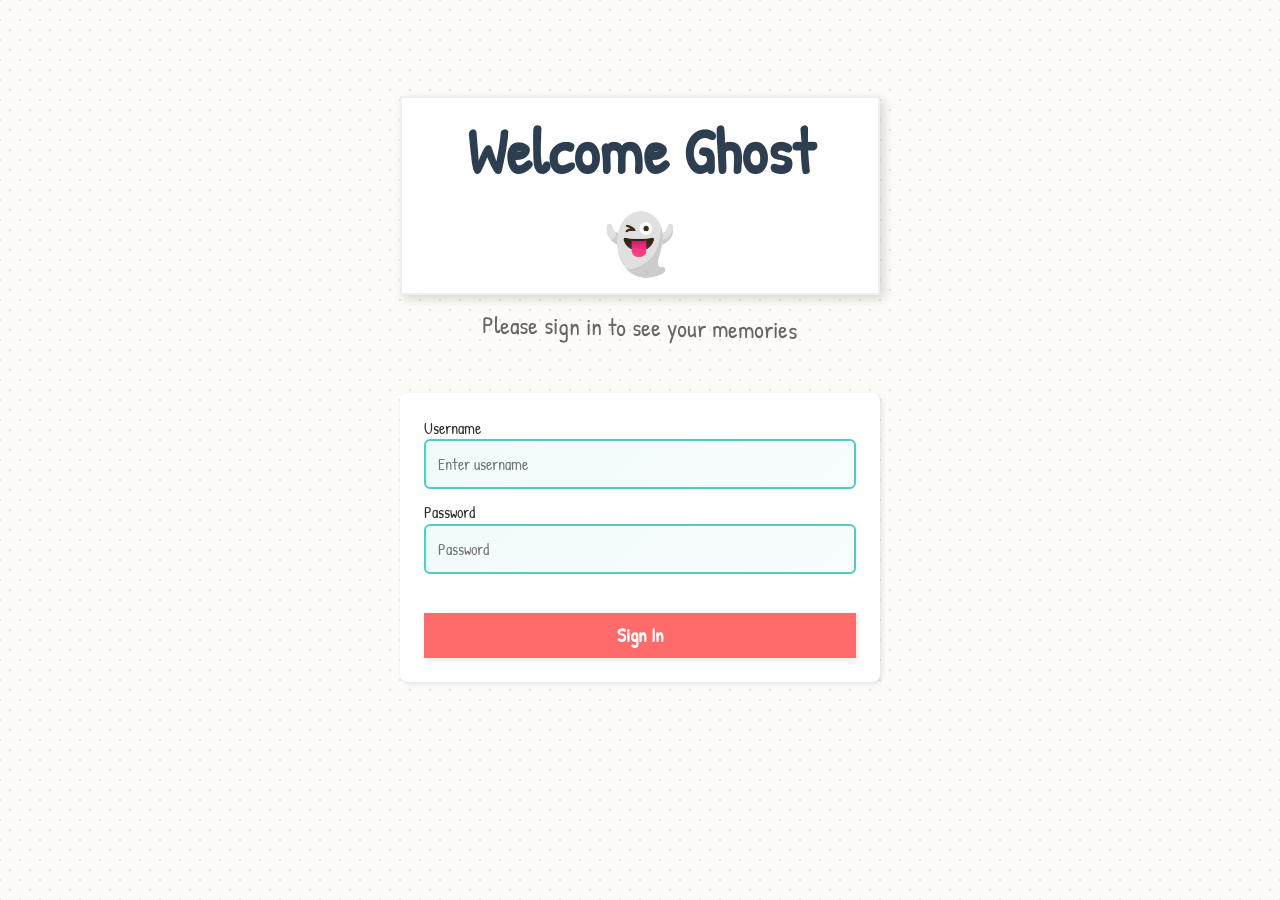
==== commit d8e99f62: "textbox updated" ====
--- a/index.html
+++ b/index.html
@@ -3,30 +3,30 @@
 <head>
     <meta charset="utf-8">
     <meta name="viewport" content="width=device-width, initial-scale=1">
-    <title>Scrapbook Access</title>
+    <title>Sign In — Scrapbook</title>
     <link rel="stylesheet" href="style.css">
 </head>
 <body>
     <div class="container" style="max-width:480px; margin:4rem auto; text-align:center;">
         <header>
             <h1 class="title" style="transform: none; display:block;">Welcome Ghost <span style="font-size:0.9em">👻</span></h1>
-            <p class="subtitle">Enter your secret code to view memories</p>
+            <p class="subtitle">Please sign in to see your memories</p>
         </header>
 
         <main>
             <form id="login-form" style="margin-top:2rem; background:white; padding:1.5rem; border-radius:8px; box-shadow:var(--shadow-sm);">
                 <div style="text-align:left; margin-bottom:0.75rem;">
-                    <label for="username">Name</label>
-                    <input id="username" name="username" type="text" placeholder="Who are you?" required>
+                    <label for="username">Username</label>
+                    <input id="username" name="username" type="text" placeholder="Enter username" required>
                 </div>
                 <div style="text-align:left; margin-bottom:0.75rem;">
-                    <label for="password">Secret Code</label>
-                    <input id="password" name="password" type="password" placeholder="Your secret code" required>
+                    <label for="password">Password</label>
+                    <input id="password" name="password" type="password" placeholder="Password" required>
                 </div>
 
-                <div id="login-msg" style="color:#b00020; min-height:1.2rem; text-align:left; margin-bottom:0.5rem;"></div>
+                <div id="login-msg" style="color:#b00020; min-height:1.2rem; text-align:center; margin-bottom:0.5rem;"></div>
 
-                <button type="submit" class="submit-btn" style="padding:0.6rem 1rem;">Open Scrapbook</button>
+                <button type="submit" class="submit-btn" style="padding:0.6rem 1rem;">Sign In</button>
             </form>
 
         </main>
--- a/style.css
+++ b/style.css
@@ -268,7 +268,7 @@
     background: rgba(0, 0, 0, 0.5);
     z-index: 100;
     display: flex;
-    align-items: center;
+    align-items: flex-end;
     justify-content: center;
     padding: 1rem;
 }
@@ -282,6 +282,9 @@
     position: relative;
     transform: rotate(1deg);
     border-radius: 2px;
+    display: flex;
+    flex-direction: column;
+    max-height: 80vh;
 }
 
 .tape-top {
@@ -346,8 +349,14 @@
 }
 
 textarea {
-    height: 80px;
+    min-height: 40px;
+    max-height: 400px;
     resize: none;
+    overflow-y: auto;
+    word-wrap: break-word;
+    overflow-wrap: break-word;
+   /* white-space: pre-wrap; */
+    line-height: 1.5;
 }
 
 .tab-group {
@@ -723,16 +732,31 @@
     flex-shrink: 0;
 }
 
+.notepad-sidebar .notepad-input-area textarea,
 .notepad-sidebar .notepad-input-area input {
     flex: 1;
     font-family: var(--font-hand);
-    padding: 0.5rem;
+    padding: 0.25rem 0.5rem;
     border: 1px solid #ccc;
     border-radius: 4px;
     background: rgba(255, 255, 255, 0.9);
     font-size: 0.95rem;
-}
-
+    min-height: 20px;
+    max-height: 75px;
+    resize: none;
+    overflow-y: auto;
+    word-wrap: break-word;
+    overflow-wrap: break-word;
+    line-height: 1.5;
+    scrollbar-width: none; /* Firefox */
+    -ms-overflow-style: none; /* IE and Edge */
+}
+
+.notepad-sidebar .notepad-input-area textarea::-webkit-scrollbar {
+    display: none; /* Chrome, Safari, and Opera */
+}
+
+.notepad-sidebar .notepad-input-area textarea:focus,
 .notepad-sidebar .notepad-input-area input:focus {
     outline: none;
     border-color: var(--tape-teal);
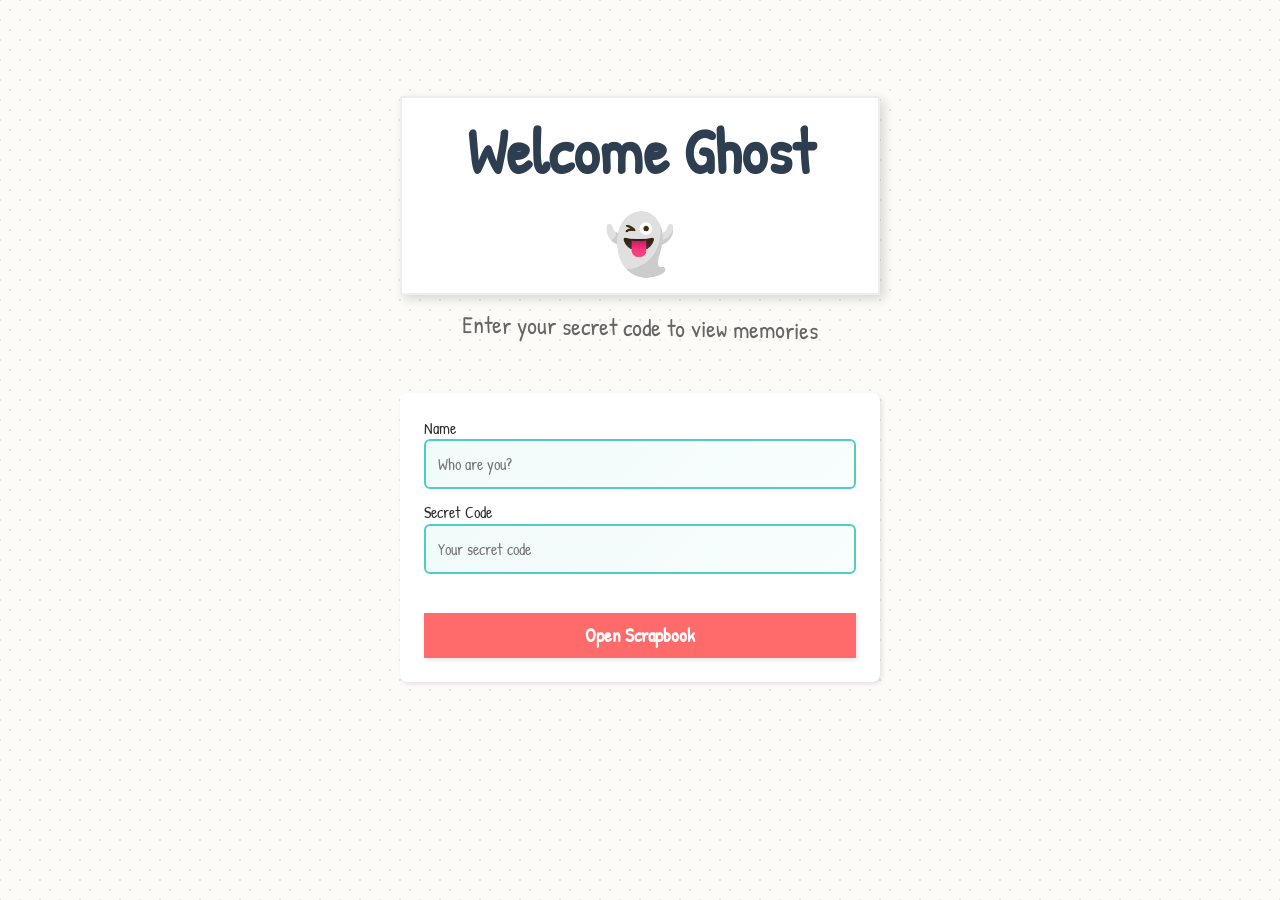
==== commit e5b7fa55: "Merge branch 'master' of https://github.com/Avanthi-v/Scrapbook" ====
--- a/index.html
+++ b/index.html
@@ -3,30 +3,30 @@
 <head>
     <meta charset="utf-8">
     <meta name="viewport" content="width=device-width, initial-scale=1">
-    <title>Sign In — Scrapbook</title>
+    <title>Scrapbook Access</title>
     <link rel="stylesheet" href="style.css">
 </head>
 <body>
     <div class="container" style="max-width:480px; margin:4rem auto; text-align:center;">
         <header>
             <h1 class="title" style="transform: none; display:block;">Welcome Ghost <span style="font-size:0.9em">👻</span></h1>
-            <p class="subtitle">Please sign in to see your memories</p>
+            <p class="subtitle">Enter your secret code to view memories</p>
         </header>
 
         <main>
             <form id="login-form" style="margin-top:2rem; background:white; padding:1.5rem; border-radius:8px; box-shadow:var(--shadow-sm);">
                 <div style="text-align:left; margin-bottom:0.75rem;">
-                    <label for="username">Username</label>
-                    <input id="username" name="username" type="text" placeholder="Enter username" required>
+                    <label for="username">Name</label>
+                    <input id="username" name="username" type="text" placeholder="Who are you?" required>
                 </div>
                 <div style="text-align:left; margin-bottom:0.75rem;">
-                    <label for="password">Password</label>
-                    <input id="password" name="password" type="password" placeholder="Password" required>
+                    <label for="password">Secret Code</label>
+                    <input id="password" name="password" type="password" placeholder="Your secret code" required>
                 </div>
 
                 <div id="login-msg" style="color:#b00020; min-height:1.2rem; text-align:center; margin-bottom:0.5rem;"></div>
 
-                <button type="submit" class="submit-btn" style="padding:0.6rem 1rem;">Sign In</button>
+                <button type="submit" class="submit-btn" style="padding:0.6rem 1rem;">Open Scrapbook</button>
             </form>
 
         </main>
